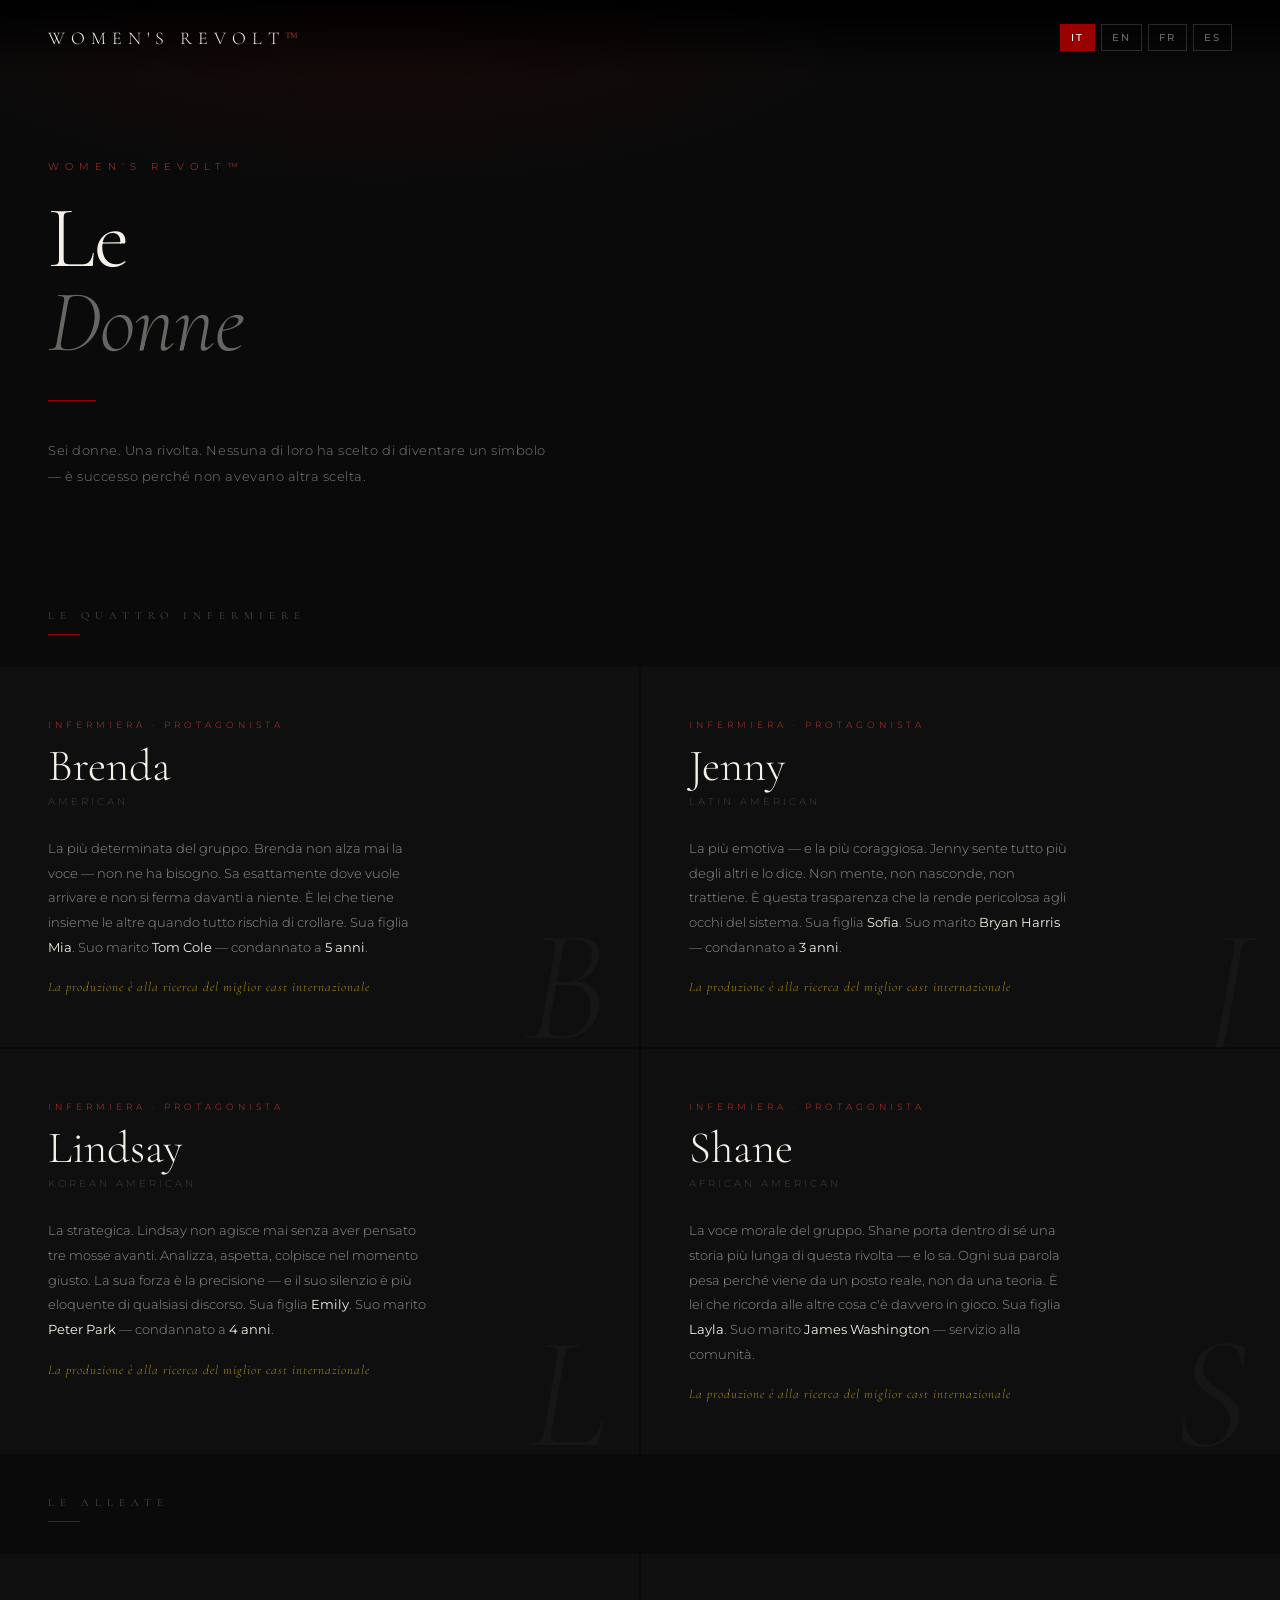
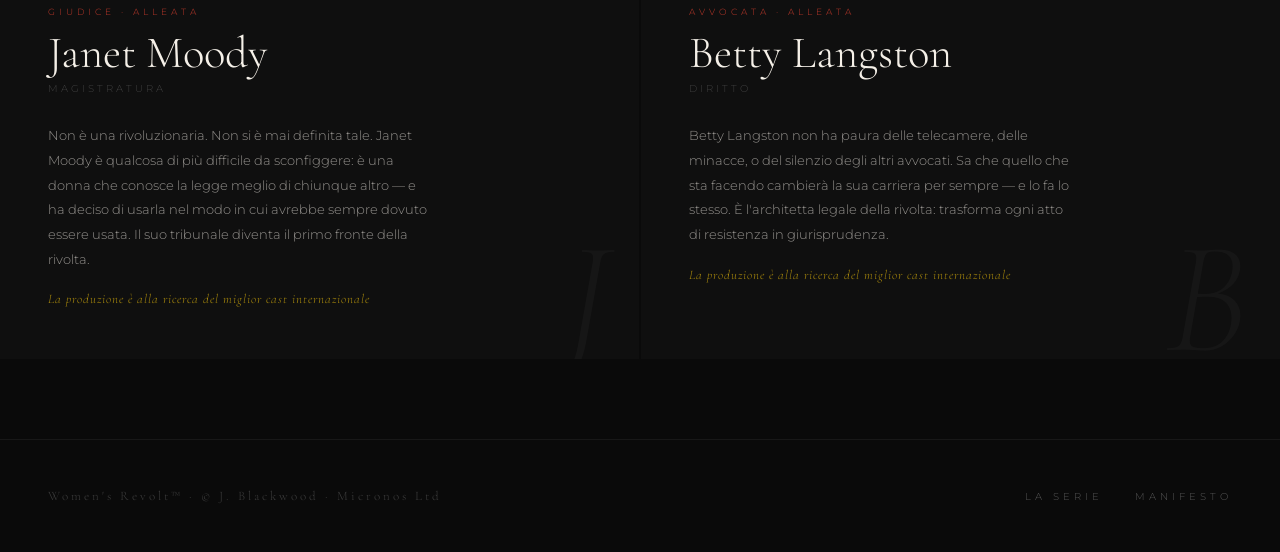
==== characters.html @ 6bd90e1d "Rename html to characters.html" ====
<!DOCTYPE html>
<html lang="it">
<head>
  <meta charset="UTF-8"/>
  <meta name="viewport" content="width=device-width, initial-scale=1.0"/>
  <title>Women's Revolt™ — I Personaggi</title>
  <link href="https://fonts.googleapis.com/css2?family=Cormorant+Garamond:ital,wght@0,300;0,400;0,600;1,300;1,400;1,600&family=Montserrat:wght@300;400;500;600&display=swap" rel="stylesheet"/>
  <style>
    :root {
      --red: #9B0000;
      --red-light: #C0392B;
      --gold: #B8960C;
      --off-white: #F5F0E8;
      --dark: #0A0A0A;
      --card-bg: #0F0F0F;
      --border: rgba(255,255,255,0.07);
    }

    * { margin: 0; padding: 0; box-sizing: border-box; }
    html { scroll-behavior: smooth; }

    body {
      background: var(--dark);
      color: var(--off-white);
      font-family: 'Montserrat', sans-serif;
      font-weight: 300;
      overflow-x: hidden;
    }

    /* ── NAV ── */
    nav {
      position: fixed;
      top: 0; left: 0; right: 0;
      z-index: 100;
      display: flex;
      align-items: center;
      justify-content: space-between;
      padding: 24px 48px;
      background: linear-gradient(to bottom, rgba(0,0,0,0.97) 0%, transparent 100%);
    }
    .nav-logo {
      font-family: 'Cormorant Garamond', serif;
      font-size: 18px;
      font-weight: 300;
      letter-spacing: 6px;
      text-transform: uppercase;
      color: var(--off-white);
      text-decoration: none;
    }
    .nav-logo span { color: var(--red-light); }
    .lang-switcher { display: flex; gap: 6px; }
    .lang-btn {
      background: none;
      border: 1px solid rgba(255,255,255,0.15);
      color: rgba(255,255,255,0.4);
      font-family: 'Montserrat', sans-serif;
      font-size: 10px;
      font-weight: 500;
      letter-spacing: 2px;
      padding: 6px 10px;
      cursor: pointer;
      transition: all 0.3s;
      text-transform: uppercase;
    }
    .lang-btn:hover { border-color: var(--red-light); color: var(--red-light); }
    .lang-btn.active { background: var(--red); border-color: var(--red); color: #fff; }

    /* ── HERO ── */
    .hero {
      padding: 160px 48px 80px;
      position: relative;
    }
    .hero::before {
      content: '';
      position: absolute;
      top: 0; left: 0; right: 0; bottom: 0;
      background: radial-gradient(ellipse 60% 50% at 30% 0%, rgba(155,0,0,0.1) 0%, transparent 70%);
      pointer-events: none;
    }
    .section-label {
      font-size: 10px;
      letter-spacing: 6px;
      text-transform: uppercase;
      color: var(--red-light);
      margin-bottom: 24px;
      display: block;
    }
    .hero-title {
      font-family: 'Cormorant Garamond', serif;
      font-size: clamp(48px, 7vw, 88px);
      font-weight: 300;
      line-height: 0.95;
      letter-spacing: -1px;
    }
    .hero-title em { font-style: italic; color: rgba(245,240,232,0.4); }
    .hero-desc {
      margin-top: 32px;
      max-width: 500px;
      font-size: 13px;
      line-height: 2;
      color: rgba(245,240,232,0.5);
      letter-spacing: 0.04em;
    }
    .divider-line { width: 48px; height: 1px; background: var(--red); margin: 36px 0; }

    /* ── NURSES SECTION ── */
    .section-title {
      padding: 0 48px;
      margin-bottom: 32px;
    }
    .section-title h2 {
      font-family: 'Cormorant Garamond', serif;
      font-size: 11px;
      font-weight: 400;
      letter-spacing: 6px;
      text-transform: uppercase;
      color: rgba(255,255,255,0.25);
    }
    .section-title .red-line {
      width: 32px; height: 1px;
      background: var(--red);
      margin-top: 12px;
    }

    /* ── GRID NURSES (2x2) ── */
    .nurses-grid {
      display: grid;
      grid-template-columns: 1fr 1fr;
      gap: 2px;
      padding: 0 0 2px;
    }

    /* ── GRID ALLIES (2 wide) ── */
    .allies-grid {
      display: grid;
      grid-template-columns: 1fr 1fr;
      gap: 2px;
      margin-bottom: 80px;
    }

    /* ── CHARACTER CARD ── */
    .char-card {
      background: var(--card-bg);
      padding: 52px 48px;
      position: relative;
      overflow: hidden;
      transition: background 0.4s;
      cursor: default;
    }
    .char-card:hover { background: #141414; }

    /* Accent line top */
    .char-card::before {
      content: '';
      position: absolute;
      top: 0; left: 0; right: 0;
      height: 2px;
      background: var(--red);
      transform: scaleX(0);
      transform-origin: left;
      transition: transform 0.5s cubic-bezier(0.77,0,0.175,1);
    }
    .char-card:hover::before { transform: scaleX(1); }

    /* Big initial letter */
    .char-initial {
      position: absolute;
      right: 32px; bottom: -20px;
      font-family: 'Cormorant Garamond', serif;
      font-size: 160px;
      font-weight: 300;
      font-style: italic;
      color: rgba(255,255,255,0.03);
      line-height: 1;
      pointer-events: none;
      transition: color 0.4s;
    }
    .char-card:hover .char-initial { color: rgba(155,0,0,0.07); }

    .char-role {
      font-size: 9px;
      letter-spacing: 4px;
      text-transform: uppercase;
      color: var(--red-light);
      margin-bottom: 14px;
    }
    .char-name {
      font-family: 'Cormorant Garamond', serif;
      font-size: clamp(32px, 3.5vw, 46px);
      font-weight: 300;
      line-height: 1;
      margin-bottom: 6px;
    }
    .char-origin {
      font-size: 10px;
      letter-spacing: 3px;
      text-transform: uppercase;
      color: rgba(255,255,255,0.2);
      margin-bottom: 28px;
    }
    .char-desc {
      font-size: 13px;
      line-height: 1.9;
      color: rgba(245,240,232,0.58);
      max-width: 380px;
      position: relative;
      z-index: 1;
    }
    .char-desc strong { color: var(--off-white); font-weight: 400; }

    .char-tags {
      margin-top: 28px;
      display: flex;
      flex-wrap: wrap;
      gap: 8px;
      position: relative;
      z-index: 1;
    }
    .char-tag {
      font-size: 8px;
      letter-spacing: 2px;
      text-transform: uppercase;
      color: rgba(255,255,255,0.3);
      border: 1px solid rgba(255,255,255,0.1);
      padding: 4px 10px;
    }

    .char-casting {
      margin-top: 20px;
      font-size: 10px;
      letter-spacing: 2px;
      text-transform: uppercase;
      color: rgba(184,150,12,0.6);
      position: relative;
      z-index: 1;
    }
    .char-casting span { color: rgba(184,150,12,0.9); font-style: italic; letter-spacing: 1px; font-family: 'Cormorant Garamond', serif; font-size: 13px; text-transform: none; }

    /* ── BOTTOM BAR ── */
    .bottom-bar {
      border-top: 1px solid rgba(255,255,255,0.06);
      padding: 48px;
      display: flex;
      justify-content: space-between;
      align-items: center;
      flex-wrap: wrap;
      gap: 24px;
    }
    .trademark { font-family: 'Cormorant Garamond', serif; font-size: 13px; color: rgba(255,255,255,0.2); letter-spacing: 3px; }
    .nav-links { display: flex; gap: 32px; }
    .nav-link {
      font-size: 10px; letter-spacing: 4px; text-transform: uppercase;
      color: rgba(255,255,255,0.3); text-decoration: none;
      transition: color 0.3s;
    }
    .nav-link:hover { color: var(--red-light); }
    .nav-link.active-page { color: var(--red-light); }

    /* ── ANIMATIONS ── */
    @keyframes fadeUp {
      from { opacity: 0; transform: translateY(24px); }
      to   { opacity: 1; transform: translateY(0); }
    }
    .char-card { animation: fadeUp 0.8s ease both; }
    .char-card:nth-child(1) { animation-delay: 0.05s; }
    .char-card:nth-child(2) { animation-delay: 0.15s; }
    .char-card:nth-child(3) { animation-delay: 0.25s; }
    .char-card:nth-child(4) { animation-delay: 0.35s; }

    /* ── RESPONSIVE ── */
    @media (max-width: 768px) {
      nav { padding: 20px 24px; }
      .hero { padding: 130px 24px 60px; }
      .section-title { padding: 0 24px; }
      .nurses-grid, .allies-grid { grid-template-columns: 1fr; }
      .char-card { padding: 40px 24px; }
      .char-initial { font-size: 110px; }
      .bottom-bar { padding: 32px 24px; flex-direction: column; align-items: flex-start; }
    }

    /* ── LANG ── */
    [data-lang] { display: none; }
    [data-lang].active { display: block; }
    [data-lang-inline] { display: none; }
    [data-lang-inline].active { display: inline; }
  </style>
</head>
<body>

<nav>
  <a class="nav-logo" href="index.html">Women's Revolt<span>™</span></a>
  <div class="lang-switcher">
    <button class="lang-btn active" onclick="setLang('it')">IT</button>
    <button class="lang-btn" onclick="setLang('en')">EN</button>
    <button class="lang-btn" onclick="setLang('fr')">FR</button>
    <button class="lang-btn" onclick="setLang('es')">ES</button>
  </div>
</nav>

<!-- HERO -->
<section class="hero">
  <span class="section-label">Women's Revolt™</span>
  <h1 class="hero-title">
    <span data-lang="it" class="active">Le<br><em>Donne</em></span>
    <span data-lang="en">The<br><em>Women</em></span>
    <span data-lang="fr">Les<br><em>Femmes</em></span>
    <span data-lang="es">Las<br><em>Mujeres</em></span>
  </h1>
  <div class="divider-line"></div>
  <p class="hero-desc">
    <span data-lang="it" class="active">Sei donne. Una rivolta. Nessuna di loro ha scelto di diventare un simbolo — è successo perché non avevano altra scelta.</span>
    <span data-lang="en">Six women. One revolt. None of them chose to become a symbol — it happened because they had no other choice.</span>
    <span data-lang="fr">Six femmes. Une révolte. Aucune d'elles n'a choisi de devenir un symbole — c'est arrivé parce qu'elles n'avaient pas d'autre choix.</span>
    <span data-lang="es">Seis mujeres. Una revuelta. Ninguna eligió convertirse en símbolo — ocurrió porque no tenían otra opción.</span>
  </p>
</section>

<!-- NURSES LABEL -->
<div class="section-title" style="margin-top: 40px;">
  <h2>
    <span data-lang-inline="it" class="active">Le Quattro Infermiere</span>
    <span data-lang-inline="en">The Four Nurses</span>
    <span data-lang-inline="fr">Les Quatre Infirmières</span>
    <span data-lang-inline="es">Las Cuatro Enfermeras</span>
  </h2>
  <div class="red-line"></div>
</div>

<!-- NURSES GRID -->
<div class="nurses-grid">

  <!-- BRENDA -->
  <div class="char-card">
    <div class="char-initial">B</div>
    <div class="char-role">
      <span data-lang-inline="it" class="active">Infermiera · Protagonista</span>
      <span data-lang-inline="en">Nurse · Protagonist</span>
      <span data-lang-inline="fr">Infirmière · Protagoniste</span>
      <span data-lang-inline="es">Enfermera · Protagonista</span>
    </div>
    <h2 class="char-name">Brenda</h2>
    <div class="char-origin">American</div>
    <p class="char-desc">
      <span data-lang="it" class="active">La più determinata del gruppo. Brenda non alza mai la voce — non ne ha bisogno. Sa esattamente dove vuole arrivare e non si ferma davanti a niente. È lei che tiene insieme le altre quando tutto rischia di crollare. Sua figlia <strong>Mia</strong>. Suo marito <strong>Tom Cole</strong> — condannato a <strong>5 anni</strong>.</span>
      <span data-lang="en">The most determined of the group. Brenda never raises her voice — she doesn't need to. She knows exactly where she's going and nothing stops her. She's the one who holds the others together when everything is about to fall apart. Her daughter <strong>Mia</strong>. Her husband <strong>Tom Cole</strong> — sentenced to <strong>5 years</strong>.</span>
      <span data-lang="fr">La plus déterminée du groupe. Brenda n'élève jamais la voix — elle n'en a pas besoin. Elle sait exactement où elle va et rien ne l'arrête. C'est elle qui maintient les autres ensemble quand tout risque de s'effondrer. Sa fille <strong>Mia</strong>. Son mari <strong>Tom Cole</strong> — condamné à <strong>5 ans</strong>.</span>
      <span data-lang="es">La más decidida del grupo. Brenda nunca levanta la voz — no lo necesita. Sabe exactamente adónde quiere llegar y nada la detiene. Es ella quien mantiene unidas a las demás cuando todo está a punto de derrumbarse. Su hija <strong>Mia</strong>. Su marido <strong>Tom Cole</strong> — condenado a <strong>5 años</strong>.</span>
    </p>
    <div class="char-casting">
      <span data-lang-inline="it" class="active">La produzione è alla ricerca del miglior cast internazionale</span>
      <span data-lang-inline="en">Production is seeking the finest international cast</span>
      <span data-lang-inline="fr">La production recherche les meilleurs acteurs internationaux</span>
      <span data-lang-inline="es">La producción buscará el mejor elenco internacional</span>
    </div>
  </div>

  <!-- JENNY -->
  <div class="char-card">
    <div class="char-initial">J</div>
    <div class="char-role">
      <span data-lang-inline="it" class="active">Infermiera · Protagonista</span>
      <span data-lang-inline="en">Nurse · Protagonist</span>
      <span data-lang-inline="fr">Infirmière · Protagoniste</span>
      <span data-lang-inline="es">Enfermera · Protagonista</span>
    </div>
    <h2 class="char-name">Jenny</h2>
    <div class="char-origin">Latin American</div>
    <p class="char-desc">
      <span data-lang="it" class="active">La più emotiva — e la più coraggiosa. Jenny sente tutto più degli altri e lo dice. Non mente, non nasconde, non trattiene. È questa trasparenza che la rende pericolosa agli occhi del sistema. Sua figlia <strong>Sofia</strong>. Suo marito <strong>Bryan Harris</strong> — condannato a <strong>3 anni</strong>.</span>
      <span data-lang="en">The most emotional — and the most courageous. Jenny feels everything more than the others and she says it. She doesn't lie, doesn't hide, doesn't hold back. It's this transparency that makes her dangerous in the system's eyes. Her daughter <strong>Sofia</strong>. Her husband <strong>Bryan Harris</strong> — sentenced to <strong>3 years</strong>.</span>
      <span data-lang="fr">La plus émotive — et la plus courageuse. Jenny ressent tout plus que les autres et le dit. Elle ne ment pas, ne cache rien, ne se retient pas. C'est cette transparence qui la rend dangereuse aux yeux du système. Sa fille <strong>Sofia</strong>. Son mari <strong>Bryan Harris</strong> — condamné à <strong>3 ans</strong>.</span>
      <span data-lang="es">La más emocional — y la más valiente. Jenny siente todo más que las demás y lo dice. No miente, no esconde, no se contiene. Es esta transparencia la que la hace peligrosa a los ojos del sistema. Su hija <strong>Sofia</strong>. Su marido <strong>Bryan Harris</strong> — condenado a <strong>3 años</strong>.</span>
    </p>
    <div class="char-casting">
      <span data-lang-inline="it" class="active">La produzione è alla ricerca del miglior cast internazionale</span>
      <span data-lang-inline="en">Production is seeking the finest international cast</span>
      <span data-lang-inline="fr">La production recherche les meilleurs acteurs internationaux</span>
      <span data-lang-inline="es">La producción buscará el mejor elenco internacional</span>
    </div>
  </div>

  <!-- LINDSAY -->
  <div class="char-card">
    <div class="char-initial">L</div>
    <div class="char-role">
      <span data-lang-inline="it" class="active">Infermiera · Protagonista</span>
      <span data-lang-inline="en">Nurse · Protagonist</span>
      <span data-lang-inline="fr">Infirmière · Protagoniste</span>
      <span data-lang-inline="es">Enfermera · Protagonista</span>
    </div>
    <h2 class="char-name">Lindsay</h2>
    <div class="char-origin">Korean American</div>
    <p class="char-desc">
      <span data-lang="it" class="active">La strategica. Lindsay non agisce mai senza aver pensato tre mosse avanti. Analizza, aspetta, colpisce nel momento giusto. La sua forza è la precisione — e il suo silenzio è più eloquente di qualsiasi discorso. Sua figlia <strong>Emily</strong>. Suo marito <strong>Peter Park</strong> — condannato a <strong>4 anni</strong>.</span>
      <span data-lang="en">The strategist. Lindsay never acts without thinking three moves ahead. She analyzes, waits, strikes at the right moment. Her strength is precision — and her silence is more eloquent than any speech. Her daughter <strong>Emily</strong>. Her husband <strong>Peter Park</strong> — sentenced to <strong>4 years</strong>.</span>
      <span data-lang="fr">La stratège. Lindsay n'agit jamais sans avoir réfléchi trois coups à l'avance. Elle analyse, attend, frappe au bon moment. Sa force est la précision — et son silence est plus éloquent que n'importe quel discours. Sa fille <strong>Emily</strong>. Son mari <strong>Peter Park</strong> — condamné à <strong>4 ans</strong>.</span>
      <span data-lang="es">La estratega. Lindsay nunca actúa sin haber pensado tres movimientos por adelantado. Analiza, espera, golpea en el momento justo. Su fuerza es la precisión — y su silencio es más elocuente que cualquier discurso. Su hija <strong>Emily</strong>. Su marido <strong>Peter Park</strong> — condenado a <strong>4 años</strong>.</span>
    </p>
    <div class="char-casting">
      <span data-lang-inline="it" class="active">La produzione è alla ricerca del miglior cast internazionale</span>
      <span data-lang-inline="en">Production is seeking the finest international cast</span>
      <span data-lang-inline="fr">La production recherche les meilleurs acteurs internationaux</span>
      <span data-lang-inline="es">La producción buscará el mejor elenco internacional</span>
    </div>
  </div>

  <!-- SHANE -->
  <div class="char-card">
    <div class="char-initial">S</div>
    <div class="char-role">
      <span data-lang-inline="it" class="active">Infermiera · Protagonista</span>
      <span data-lang-inline="en">Nurse · Protagonist</span>
      <span data-lang-inline="fr">Infirmière · Protagoniste</span>
      <span data-lang-inline="es">Enfermera · Protagonista</span>
    </div>
    <h2 class="char-name">Shane</h2>
    <div class="char-origin">African American</div>
    <p class="char-desc">
      <span data-lang="it" class="active">La voce morale del gruppo. Shane porta dentro di sé una storia più lunga di questa rivolta — e lo sa. Ogni sua parola pesa perché viene da un posto reale, non da una teoria. È lei che ricorda alle altre cosa c'è davvero in gioco. Sua figlia <strong>Layla</strong>. Suo marito <strong>James Washington</strong> — servizio alla comunità.</span>
      <span data-lang="en">The moral voice of the group. Shane carries within her a history longer than this revolt — and she knows it. Every word she says carries weight because it comes from a real place, not a theory. She's the one who reminds the others what is truly at stake. Her daughter <strong>Layla</strong>. Her husband <strong>James Washington</strong> — community service.</span>
      <span data-lang="fr">La voix morale du groupe. Shane porte en elle une histoire plus longue que cette révolte — et elle le sait. Chaque mot qu'elle dit a du poids parce qu'il vient d'un endroit réel, pas d'une théorie. C'est elle qui rappelle aux autres ce qui est vraiment en jeu. Sa fille <strong>Layla</strong>. Son mari <strong>James Washington</strong> — service communautaire.</span>
      <span data-lang="es">La voz moral del grupo. Shane lleva dentro una historia más larga que esta revuelta — y lo sabe. Cada palabra suya tiene peso porque viene de un lugar real, no de una teoría. Es ella quien recuerda a las demás lo que está verdaderamente en juego. Su hija <strong>Layla</strong>. Su marido <strong>James Washington</strong> — servicio comunitario.</span>
    </p>
    <div class="char-casting">
      <span data-lang-inline="it" class="active">La produzione è alla ricerca del miglior cast internazionale</span>
      <span data-lang-inline="en">Production is seeking the finest international cast</span>
      <span data-lang-inline="fr">La production recherche les meilleurs acteurs internationaux</span>
      <span data-lang-inline="es">La producción buscará el mejor elenco internacional</span>
    </div>
  </div>

</div>

<!-- ALLIES LABEL -->
<div class="section-title" style="margin-top: 40px;">
  <h2>
    <span data-lang-inline="it" class="active">Le Alleate</span>
    <span data-lang-inline="en">The Allies</span>
    <span data-lang-inline="fr">Les Alliées</span>
    <span data-lang-inline="es">Las Aliadas</span>
  </h2>
  <div class="red-line"></div>
</div>

<!-- ALLIES GRID -->
<div class="allies-grid">

  <!-- JANET MOODY -->
  <div class="char-card">
    <div class="char-initial">J</div>
    <div class="char-role">
      <span data-lang-inline="it" class="active">Giudice · Alleata</span>
      <span data-lang-inline="en">Judge · Ally</span>
      <span data-lang-inline="fr">Juge · Alliée</span>
      <span data-lang-inline="es">Jueza · Aliada</span>
    </div>
    <h2 class="char-name">Janet Moody</h2>
    <div class="char-origin">
      <span data-lang-inline="it" class="active">Magistratura</span>
      <span data-lang-inline="en">Judiciary</span>
      <span data-lang-inline="fr">Magistrature</span>
      <span data-lang-inline="es">Magistratura</span>
    </div>
    <p class="char-desc">
      <span data-lang="it" class="active">Non è una rivoluzionaria. Non si è mai definita tale. Janet Moody è qualcosa di più difficile da sconfiggere: è una donna che conosce la legge meglio di chiunque altro — e ha deciso di usarla nel modo in cui avrebbe sempre dovuto essere usata. Il suo tribunale diventa il primo fronte della rivolta.</span>
      <span data-lang="en">She is not a revolutionary. She has never called herself one. Janet Moody is something harder to defeat: a woman who knows the law better than anyone — and has decided to use it the way it should always have been used. Her courtroom becomes the first front of the revolt.</span>
      <span data-lang="fr">Elle n'est pas une révolutionnaire. Elle ne s'est jamais appelée ainsi. Janet Moody est quelque chose de plus difficile à vaincre : une femme qui connaît la loi mieux que quiconque — et qui a décidé de l'utiliser comme elle aurait toujours dû l'être. Son tribunal devient le premier front de la révolte.</span>
      <span data-lang="es">No es una revolucionaria. Nunca se ha definido como tal. Janet Moody es algo más difícil de vencer: una mujer que conoce la ley mejor que nadie — y ha decidido usarla como siempre debió usarse. Su tribunal se convierte en el primer frente de la revuelta.</span>
    </p>
    <div class="char-casting">
      <span data-lang-inline="it" class="active">La produzione è alla ricerca del miglior cast internazionale</span>
      <span data-lang-inline="en">Production is seeking the finest international cast</span>
      <span data-lang-inline="fr">La production recherche les meilleurs acteurs internationaux</span>
      <span data-lang-inline="es">La producción buscará el mejor elenco internacional</span>
    </div>
  </div>

  <!-- BETTY LANGSTON -->
  <div class="char-card">
    <div class="char-initial">B</div>
    <div class="char-role">
      <span data-lang-inline="it" class="active">Avvocata · Alleata</span>
      <span data-lang-inline="en">Attorney · Ally</span>
      <span data-lang-inline="fr">Avocate · Alliée</span>
      <span data-lang-inline="es">Abogada · Aliada</span>
    </div>
    <h2 class="char-name">Betty Langston</h2>
    <div class="char-origin">
      <span data-lang-inline="it" class="active">Diritto</span>
      <span data-lang-inline="en">Law</span>
      <span data-lang-inline="fr">Droit</span>
      <span data-lang-inline="es">Derecho</span>
    </div>
    <p class="char-desc">
      <span data-lang="it" class="active">Betty Langston non ha paura delle telecamere, delle minacce, o del silenzio degli altri avvocati. Sa che quello che sta facendo cambierà la sua carriera per sempre — e lo fa lo stesso. È l'architetta legale della rivolta: trasforma ogni atto di resistenza in giurisprudenza.</span>
      <span data-lang="en">Betty Langston is not afraid of cameras, threats, or the silence of other lawyers. She knows that what she's doing will change her career forever — and she does it anyway. She is the legal architect of the revolt: she turns every act of resistance into jurisprudence.</span>
      <span data-lang="fr">Betty Langston n'a pas peur des caméras, des menaces, ni du silence des autres avocats. Elle sait que ce qu'elle fait changera sa carrière pour toujours — et elle le fait quand même. Elle est l'architecte juridique de la révolte : elle transforme chaque acte de résistance en jurisprudence.</span>
      <span data-lang="es">Betty Langston no teme a las cámaras, las amenazas ni el silencio de otros abogados. Sabe que lo que está haciendo cambiará su carrera para siempre — y lo hace de todas formas. Es la arquitecta legal de la revuelta: convierte cada acto de resistencia en jurisprudencia.</span>
    </p>
    <div class="char-casting">
      <span data-lang-inline="it" class="active">La produzione è alla ricerca del miglior cast internazionale</span>
      <span data-lang-inline="en">Production is seeking the finest international cast</span>
      <span data-lang-inline="fr">La production recherche les meilleurs acteurs internationaux</span>
      <span data-lang-inline="es">La producción buscará el mejor elenco internacional</span>
    </div>
  </div>

</div>

<!-- BOTTOM BAR -->
<footer class="bottom-bar">
  <span class="trademark">Women's Revolt™ · © J. Blackwood · Micronos Ltd</span>
  <div class="nav-links">
    <a class="nav-link" href="series.html">
      <span data-lang-inline="it" class="active">La Serie</span>
      <span data-lang-inline="en">The Series</span>
      <span data-lang-inline="fr">La Série</span>
      <span data-lang-inline="es">La Serie</span>
    </a>
    <a class="nav-link" href="main.html">
      <span data-lang-inline="it" class="active">Manifesto</span>
      <span data-lang-inline="en">Manifesto</span>
      <span data-lang-inline="fr">Manifeste</span>
      <span data-lang-inline="es">Manifiesto</span>
    </a>
  </div>
</footer>

<script>
  function setLang(lang) {
    document.querySelectorAll('.lang-btn').forEach(btn => btn.classList.remove('active'));
    document.querySelector(`.lang-btn[onclick="setLang('${lang}')"]`).classList.add('active');
    document.querySelectorAll('[data-lang]').forEach(el => {
      el.classList.toggle('active', el.getAttribute('data-lang') === lang);
    });
    document.querySelectorAll('[data-lang-inline]').forEach(el => {
      el.classList.toggle('active', el.getAttribute('data-lang-inline') === lang);
    });
    document.documentElement.lang = lang;
  }
</script>
</body>
</html>
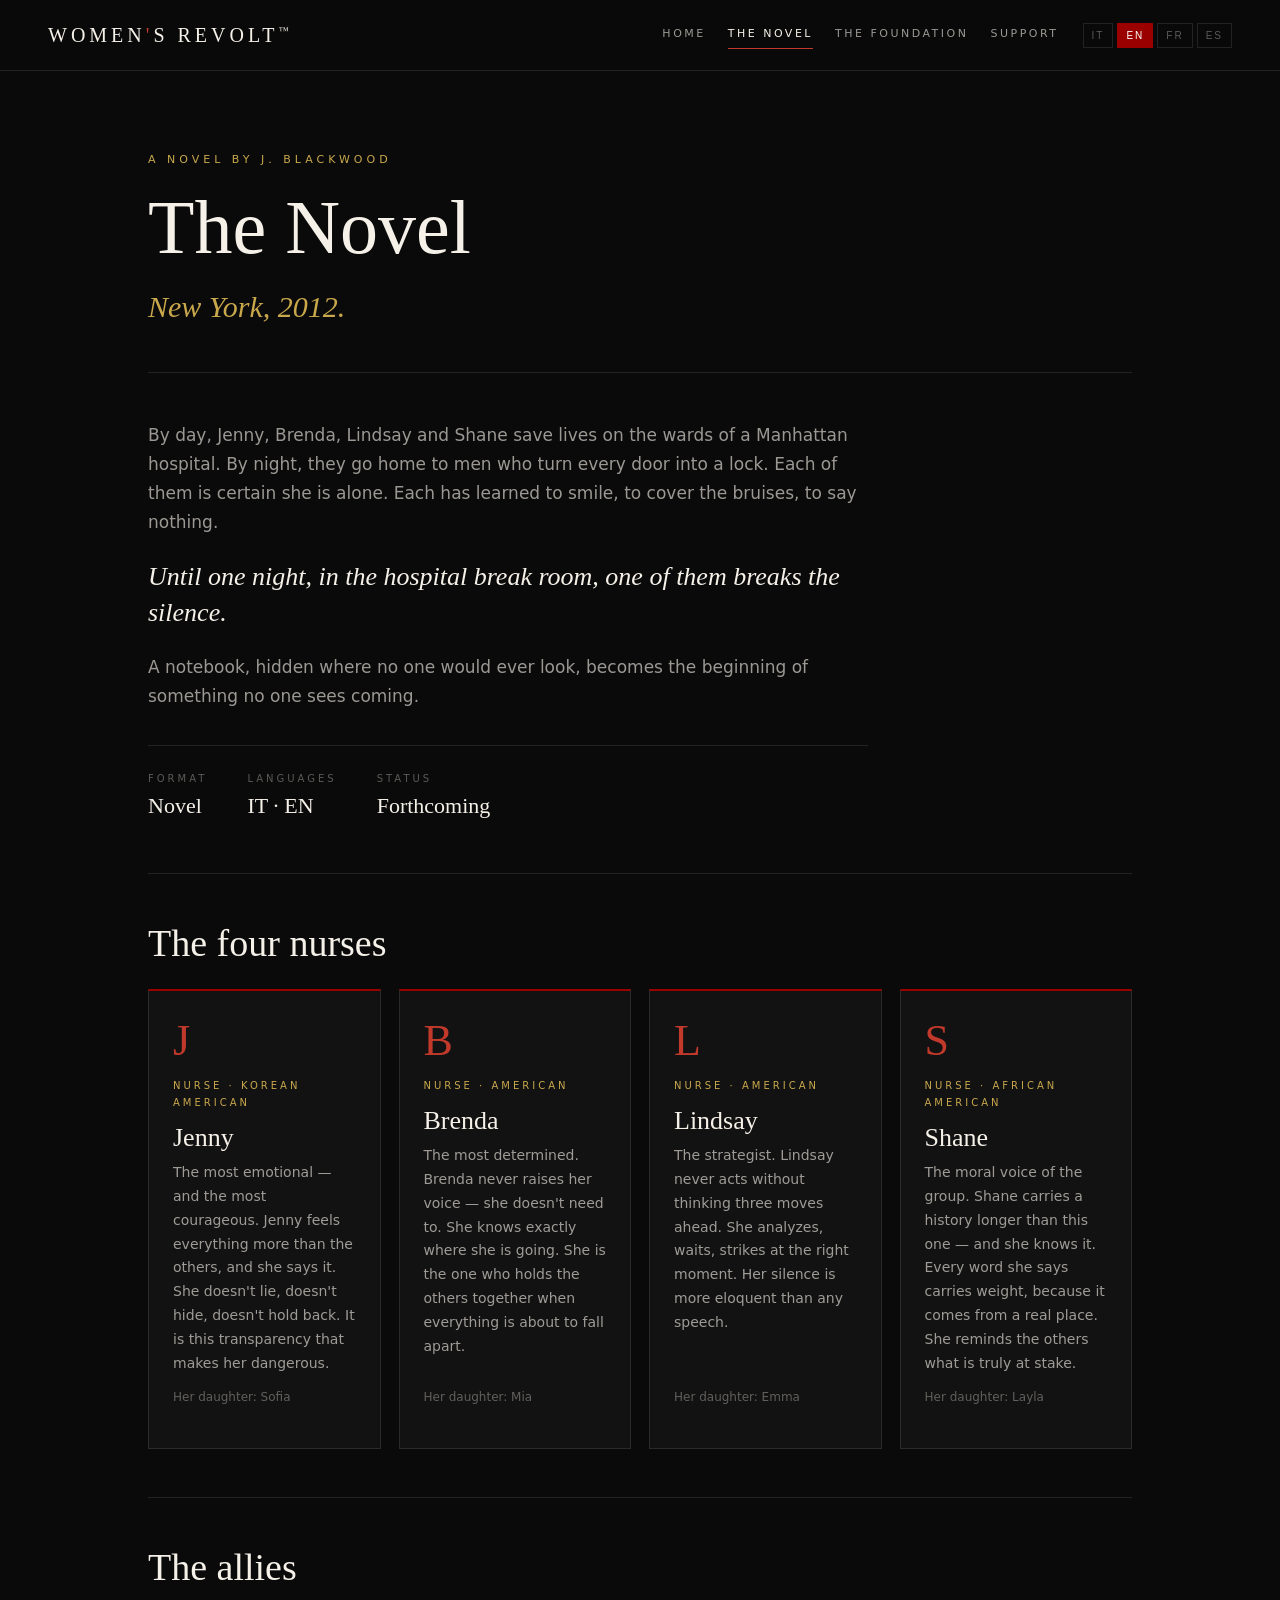
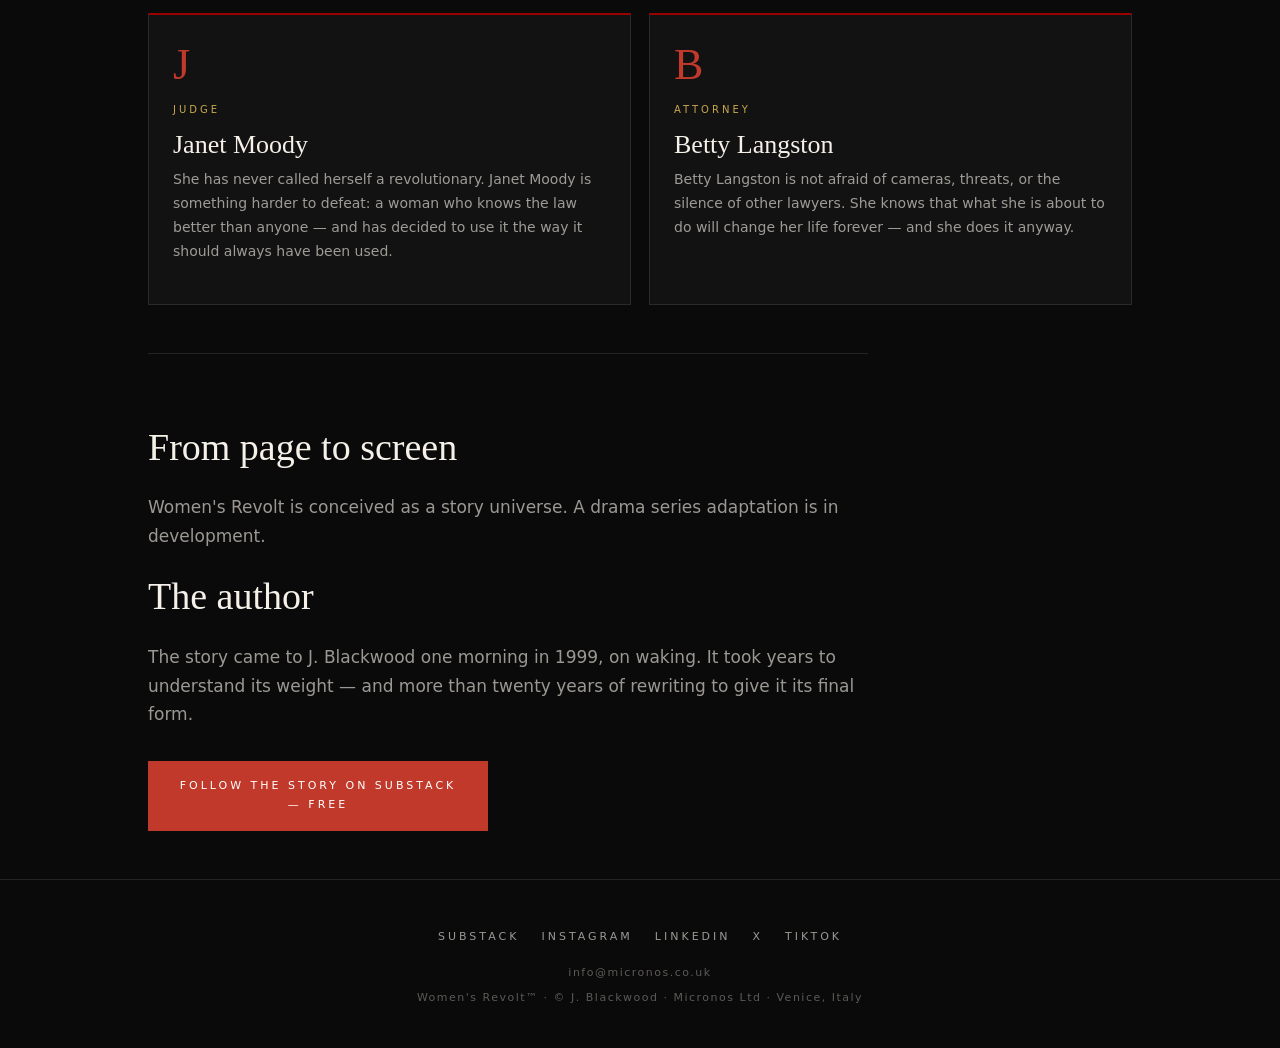
==== commit 1b86cd18: "Rebuild site to match current Women's Revolt canon - Standalone novel set in New York, 2012; four nu" ====
--- a/characters.html
+++ b/characters.html
@@ -1,543 +1 @@
-<!DOCTYPE html>
-<html lang="it">
-<head>
-  <meta charset="UTF-8"/>
-  <meta name="viewport" content="width=device-width, initial-scale=1.0"/>
-  <title>Women's Revolt™ — I Personaggi</title>
-  <link href="https://fonts.googleapis.com/css2?family=Cormorant+Garamond:ital,wght@0,300;0,400;0,600;1,300;1,400;1,600&family=Montserrat:wght@300;400;500;600&display=swap" rel="stylesheet"/>
-  <style>
-    :root {
-      --red: #9B0000;
-      --red-light: #C0392B;
-      --gold: #B8960C;
-      --off-white: #F5F0E8;
-      --dark: #0A0A0A;
-      --card-bg: #0F0F0F;
-      --border: rgba(255,255,255,0.07);
-    }
-
-    * { margin: 0; padding: 0; box-sizing: border-box; }
-    html { scroll-behavior: smooth; }
-
-    body {
-      background: var(--dark);
-      color: var(--off-white);
-      font-family: 'Montserrat', sans-serif;
-      font-weight: 300;
-      overflow-x: hidden;
-    }
-
-    /* ── NAV ── */
-    nav {
-      position: fixed;
-      top: 0; left: 0; right: 0;
-      z-index: 100;
-      display: flex;
-      align-items: center;
-      justify-content: space-between;
-      padding: 24px 48px;
-      background: linear-gradient(to bottom, rgba(0,0,0,0.97) 0%, transparent 100%);
-    }
-    .nav-logo {
-      font-family: 'Cormorant Garamond', serif;
-      font-size: 18px;
-      font-weight: 300;
-      letter-spacing: 6px;
-      text-transform: uppercase;
-      color: var(--off-white);
-      text-decoration: none;
-    }
-    .nav-logo span { color: var(--red-light); }
-    .lang-switcher { display: flex; gap: 6px; }
-    .lang-btn {
-      background: none;
-      border: 1px solid rgba(255,255,255,0.15);
-      color: rgba(255,255,255,0.4);
-      font-family: 'Montserrat', sans-serif;
-      font-size: 10px;
-      font-weight: 500;
-      letter-spacing: 2px;
-      padding: 6px 10px;
-      cursor: pointer;
-      transition: all 0.3s;
-      text-transform: uppercase;
-    }
-    .lang-btn:hover { border-color: var(--red-light); color: var(--red-light); }
-    .lang-btn.active { background: var(--red); border-color: var(--red); color: #fff; }
-
-    /* ── HERO ── */
-    .hero {
-      padding: 160px 48px 80px;
-      position: relative;
-    }
-    .hero::before {
-      content: '';
-      position: absolute;
-      top: 0; left: 0; right: 0; bottom: 0;
-      background: radial-gradient(ellipse 60% 50% at 30% 0%, rgba(155,0,0,0.1) 0%, transparent 70%);
-      pointer-events: none;
-    }
-    .section-label {
-      font-size: 10px;
-      letter-spacing: 6px;
-      text-transform: uppercase;
-      color: var(--red-light);
-      margin-bottom: 24px;
-      display: block;
-    }
-    .hero-title {
-      font-family: 'Cormorant Garamond', serif;
-      font-size: clamp(48px, 7vw, 88px);
-      font-weight: 300;
-      line-height: 0.95;
-      letter-spacing: -1px;
-    }
-    .hero-title em { font-style: italic; color: rgba(245,240,232,0.4); }
-    .hero-desc {
-      margin-top: 32px;
-      max-width: 500px;
-      font-size: 13px;
-      line-height: 2;
-      color: rgba(245,240,232,0.5);
-      letter-spacing: 0.04em;
-    }
-    .divider-line { width: 48px; height: 1px; background: var(--red); margin: 36px 0; }
-
-    /* ── NURSES SECTION ── */
-    .section-title {
-      padding: 0 48px;
-      margin-bottom: 32px;
-    }
-    .section-title h2 {
-      font-family: 'Cormorant Garamond', serif;
-      font-size: 11px;
-      font-weight: 400;
-      letter-spacing: 6px;
-      text-transform: uppercase;
-      color: rgba(255,255,255,0.25);
-    }
-    .section-title .red-line {
-      width: 32px; height: 1px;
-      background: var(--red);
-      margin-top: 12px;
-    }
-
-    /* ── GRID NURSES (2x2) ── */
-    .nurses-grid {
-      display: grid;
-      grid-template-columns: 1fr 1fr;
-      gap: 2px;
-      padding: 0 0 2px;
-    }
-
-    /* ── GRID ALLIES (2 wide) ── */
-    .allies-grid {
-      display: grid;
-      grid-template-columns: 1fr 1fr;
-      gap: 2px;
-      margin-bottom: 80px;
-    }
-
-    /* ── CHARACTER CARD ── */
-    .char-card {
-      background: var(--card-bg);
-      padding: 52px 48px;
-      position: relative;
-      overflow: hidden;
-      transition: background 0.4s;
-      cursor: default;
-    }
-    .char-card:hover { background: #141414; }
-
-    /* Accent line top */
-    .char-card::before {
-      content: '';
-      position: absolute;
-      top: 0; left: 0; right: 0;
-      height: 2px;
-      background: var(--red);
-      transform: scaleX(0);
-      transform-origin: left;
-      transition: transform 0.5s cubic-bezier(0.77,0,0.175,1);
-    }
-    .char-card:hover::before { transform: scaleX(1); }
-
-    /* Big initial letter */
-    .char-initial {
-      position: absolute;
-      right: 32px; bottom: -20px;
-      font-family: 'Cormorant Garamond', serif;
-      font-size: 160px;
-      font-weight: 300;
-      font-style: italic;
-      color: rgba(255,255,255,0.03);
-      line-height: 1;
-      pointer-events: none;
-      transition: color 0.4s;
-    }
-    .char-card:hover .char-initial { color: rgba(155,0,0,0.07); }
-
-    .char-role {
-      font-size: 9px;
-      letter-spacing: 4px;
-      text-transform: uppercase;
-      color: var(--red-light);
-      margin-bottom: 14px;
-    }
-    .char-name {
-      font-family: 'Cormorant Garamond', serif;
-      font-size: clamp(32px, 3.5vw, 46px);
-      font-weight: 300;
-      line-height: 1;
-      margin-bottom: 6px;
-    }
-    .char-origin {
-      font-size: 10px;
-      letter-spacing: 3px;
-      text-transform: uppercase;
-      color: rgba(255,255,255,0.2);
-      margin-bottom: 28px;
-    }
-    .char-desc {
-      font-size: 13px;
-      line-height: 1.9;
-      color: rgba(245,240,232,0.58);
-      max-width: 380px;
-      position: relative;
-      z-index: 1;
-    }
-    .char-desc strong { color: var(--off-white); font-weight: 400; }
-
-    .char-tags {
-      margin-top: 28px;
-      display: flex;
-      flex-wrap: wrap;
-      gap: 8px;
-      position: relative;
-      z-index: 1;
-    }
-    .char-tag {
-      font-size: 8px;
-      letter-spacing: 2px;
-      text-transform: uppercase;
-      color: rgba(255,255,255,0.3);
-      border: 1px solid rgba(255,255,255,0.1);
-      padding: 4px 10px;
-    }
-
-    .char-casting {
-      margin-top: 20px;
-      font-size: 10px;
-      letter-spacing: 2px;
-      text-transform: uppercase;
-      color: rgba(184,150,12,0.6);
-      position: relative;
-      z-index: 1;
-    }
-    .char-casting span { color: rgba(184,150,12,0.9); font-style: italic; letter-spacing: 1px; font-family: 'Cormorant Garamond', serif; font-size: 13px; text-transform: none; }
-
-    /* ── BOTTOM BAR ── */
-    .bottom-bar {
-      border-top: 1px solid rgba(255,255,255,0.06);
-      padding: 48px;
-      display: flex;
-      justify-content: space-between;
-      align-items: center;
-      flex-wrap: wrap;
-      gap: 24px;
-    }
-    .trademark { font-family: 'Cormorant Garamond', serif; font-size: 13px; color: rgba(255,255,255,0.2); letter-spacing: 3px; }
-    .nav-links { display: flex; gap: 32px; }
-    .nav-link {
-      font-size: 10px; letter-spacing: 4px; text-transform: uppercase;
-      color: rgba(255,255,255,0.3); text-decoration: none;
-      transition: color 0.3s;
-    }
-    .nav-link:hover { color: var(--red-light); }
-    .nav-link.active-page { color: var(--red-light); }
-
-    /* ── ANIMATIONS ── */
-    @keyframes fadeUp {
-      from { opacity: 0; transform: translateY(24px); }
-      to   { opacity: 1; transform: translateY(0); }
-    }
-    .char-card { animation: fadeUp 0.8s ease both; }
-    .char-card:nth-child(1) { animation-delay: 0.05s; }
-    .char-card:nth-child(2) { animation-delay: 0.15s; }
-    .char-card:nth-child(3) { animation-delay: 0.25s; }
-    .char-card:nth-child(4) { animation-delay: 0.35s; }
-
-    /* ── RESPONSIVE ── */
-    @media (max-width: 768px) {
-      nav { padding: 20px 24px; }
-      .hero { padding: 130px 24px 60px; }
-      .section-title { padding: 0 24px; }
-      .nurses-grid, .allies-grid { grid-template-columns: 1fr; }
-      .char-card { padding: 40px 24px; }
-      .char-initial { font-size: 110px; }
-      .bottom-bar { padding: 32px 24px; flex-direction: column; align-items: flex-start; }
-    }
-
-    /* ── LANG ── */
-    [data-lang] { display: none; }
-    [data-lang].active { display: block; }
-    [data-lang-inline] { display: none; }
-    [data-lang-inline].active { display: inline; }
-  </style>
-</head>
-<body>
-
-<nav>
-  <a class="nav-logo" href="index.html">Women's Revolt<span>™</span></a>
-  <div class="lang-switcher">
-    <button class="lang-btn active" onclick="setLang('it')">IT</button>
-    <button class="lang-btn" onclick="setLang('en')">EN</button>
-    <button class="lang-btn" onclick="setLang('fr')">FR</button>
-    <button class="lang-btn" onclick="setLang('es')">ES</button>
-  </div>
-</nav>
-
-<!-- HERO -->
-<section class="hero">
-  <span class="section-label">Women's Revolt™</span>
-  <h1 class="hero-title">
-    <span data-lang="it" class="active">Le<br><em>Donne</em></span>
-    <span data-lang="en">The<br><em>Women</em></span>
-    <span data-lang="fr">Les<br><em>Femmes</em></span>
-    <span data-lang="es">Las<br><em>Mujeres</em></span>
-  </h1>
-  <div class="divider-line"></div>
-  <p class="hero-desc">
-    <span data-lang="it" class="active">Sei donne. Una rivolta. Nessuna di loro ha scelto di diventare un simbolo — è successo perché non avevano altra scelta.</span>
-    <span data-lang="en">Six women. One revolt. None of them chose to become a symbol — it happened because they had no other choice.</span>
-    <span data-lang="fr">Six femmes. Une révolte. Aucune d'elles n'a choisi de devenir un symbole — c'est arrivé parce qu'elles n'avaient pas d'autre choix.</span>
-    <span data-lang="es">Seis mujeres. Una revuelta. Ninguna eligió convertirse en símbolo — ocurrió porque no tenían otra opción.</span>
-  </p>
-</section>
-
-<!-- NURSES LABEL -->
-<div class="section-title" style="margin-top: 40px;">
-  <h2>
-    <span data-lang-inline="it" class="active">Le Quattro Infermiere</span>
-    <span data-lang-inline="en">The Four Nurses</span>
-    <span data-lang-inline="fr">Les Quatre Infirmières</span>
-    <span data-lang-inline="es">Las Cuatro Enfermeras</span>
-  </h2>
-  <div class="red-line"></div>
-</div>
-
-<!-- NURSES GRID -->
-<div class="nurses-grid">
-
-  <!-- BRENDA -->
-  <div class="char-card">
-    <div class="char-initial">B</div>
-    <div class="char-role">
-      <span data-lang-inline="it" class="active">Infermiera · Protagonista</span>
-      <span data-lang-inline="en">Nurse · Protagonist</span>
-      <span data-lang-inline="fr">Infirmière · Protagoniste</span>
-      <span data-lang-inline="es">Enfermera · Protagonista</span>
-    </div>
-    <h2 class="char-name">Brenda</h2>
-    <div class="char-origin">American</div>
-    <p class="char-desc">
-      <span data-lang="it" class="active">La più determinata del gruppo. Brenda non alza mai la voce — non ne ha bisogno. Sa esattamente dove vuole arrivare e non si ferma davanti a niente. È lei che tiene insieme le altre quando tutto rischia di crollare. Sua figlia <strong>Mia</strong>. Suo marito <strong>Tom Cole</strong> — condannato a <strong>5 anni</strong>.</span>
-      <span data-lang="en">The most determined of the group. Brenda never raises her voice — she doesn't need to. She knows exactly where she's going and nothing stops her. She's the one who holds the others together when everything is about to fall apart. Her daughter <strong>Mia</strong>. Her husband <strong>Tom Cole</strong> — sentenced to <strong>5 years</strong>.</span>
-      <span data-lang="fr">La plus déterminée du groupe. Brenda n'élève jamais la voix — elle n'en a pas besoin. Elle sait exactement où elle va et rien ne l'arrête. C'est elle qui maintient les autres ensemble quand tout risque de s'effondrer. Sa fille <strong>Mia</strong>. Son mari <strong>Tom Cole</strong> — condamné à <strong>5 ans</strong>.</span>
-      <span data-lang="es">La más decidida del grupo. Brenda nunca levanta la voz — no lo necesita. Sabe exactamente adónde quiere llegar y nada la detiene. Es ella quien mantiene unidas a las demás cuando todo está a punto de derrumbarse. Su hija <strong>Mia</strong>. Su marido <strong>Tom Cole</strong> — condenado a <strong>5 años</strong>.</span>
-    </p>
-    <div class="char-casting">
-      <span data-lang-inline="it" class="active">La produzione è alla ricerca del miglior cast internazionale</span>
-      <span data-lang-inline="en">Production is seeking the finest international cast</span>
-      <span data-lang-inline="fr">La production recherche les meilleurs acteurs internationaux</span>
-      <span data-lang-inline="es">La producción buscará el mejor elenco internacional</span>
-    </div>
-  </div>
-
-  <!-- JENNY -->
-  <div class="char-card">
-    <div class="char-initial">J</div>
-    <div class="char-role">
-      <span data-lang-inline="it" class="active">Infermiera · Protagonista</span>
-      <span data-lang-inline="en">Nurse · Protagonist</span>
-      <span data-lang-inline="fr">Infirmière · Protagoniste</span>
-      <span data-lang-inline="es">Enfermera · Protagonista</span>
-    </div>
-    <h2 class="char-name">Jenny</h2>
-    <div class="char-origin">Latin American</div>
-    <p class="char-desc">
-      <span data-lang="it" class="active">La più emotiva — e la più coraggiosa. Jenny sente tutto più degli altri e lo dice. Non mente, non nasconde, non trattiene. È questa trasparenza che la rende pericolosa agli occhi del sistema. Sua figlia <strong>Sofia</strong>. Suo marito <strong>Bryan Harris</strong> — condannato a <strong>3 anni</strong>.</span>
-      <span data-lang="en">The most emotional — and the most courageous. Jenny feels everything more than the others and she says it. She doesn't lie, doesn't hide, doesn't hold back. It's this transparency that makes her dangerous in the system's eyes. Her daughter <strong>Sofia</strong>. Her husband <strong>Bryan Harris</strong> — sentenced to <strong>3 years</strong>.</span>
-      <span data-lang="fr">La plus émotive — et la plus courageuse. Jenny ressent tout plus que les autres et le dit. Elle ne ment pas, ne cache rien, ne se retient pas. C'est cette transparence qui la rend dangereuse aux yeux du système. Sa fille <strong>Sofia</strong>. Son mari <strong>Bryan Harris</strong> — condamné à <strong>3 ans</strong>.</span>
-      <span data-lang="es">La más emocional — y la más valiente. Jenny siente todo más que las demás y lo dice. No miente, no esconde, no se contiene. Es esta transparencia la que la hace peligrosa a los ojos del sistema. Su hija <strong>Sofia</strong>. Su marido <strong>Bryan Harris</strong> — condenado a <strong>3 años</strong>.</span>
-    </p>
-    <div class="char-casting">
-      <span data-lang-inline="it" class="active">La produzione è alla ricerca del miglior cast internazionale</span>
-      <span data-lang-inline="en">Production is seeking the finest international cast</span>
-      <span data-lang-inline="fr">La production recherche les meilleurs acteurs internationaux</span>
-      <span data-lang-inline="es">La producción buscará el mejor elenco internacional</span>
-    </div>
-  </div>
-
-  <!-- LINDSAY -->
-  <div class="char-card">
-    <div class="char-initial">L</div>
-    <div class="char-role">
-      <span data-lang-inline="it" class="active">Infermiera · Protagonista</span>
-      <span data-lang-inline="en">Nurse · Protagonist</span>
-      <span data-lang-inline="fr">Infirmière · Protagoniste</span>
-      <span data-lang-inline="es">Enfermera · Protagonista</span>
-    </div>
-    <h2 class="char-name">Lindsay</h2>
-    <div class="char-origin">Korean American</div>
-    <p class="char-desc">
-      <span data-lang="it" class="active">La strategica. Lindsay non agisce mai senza aver pensato tre mosse avanti. Analizza, aspetta, colpisce nel momento giusto. La sua forza è la precisione — e il suo silenzio è più eloquente di qualsiasi discorso. Sua figlia <strong>Emily</strong>. Suo marito <strong>Peter Park</strong> — condannato a <strong>4 anni</strong>.</span>
-      <span data-lang="en">The strategist. Lindsay never acts without thinking three moves ahead. She analyzes, waits, strikes at the right moment. Her strength is precision — and her silence is more eloquent than any speech. Her daughter <strong>Emily</strong>. Her husband <strong>Peter Park</strong> — sentenced to <strong>4 years</strong>.</span>
-      <span data-lang="fr">La stratège. Lindsay n'agit jamais sans avoir réfléchi trois coups à l'avance. Elle analyse, attend, frappe au bon moment. Sa force est la précision — et son silence est plus éloquent que n'importe quel discours. Sa fille <strong>Emily</strong>. Son mari <strong>Peter Park</strong> — condamné à <strong>4 ans</strong>.</span>
-      <span data-lang="es">La estratega. Lindsay nunca actúa sin haber pensado tres movimientos por adelantado. Analiza, espera, golpea en el momento justo. Su fuerza es la precisión — y su silencio es más elocuente que cualquier discurso. Su hija <strong>Emily</strong>. Su marido <strong>Peter Park</strong> — condenado a <strong>4 años</strong>.</span>
-    </p>
-    <div class="char-casting">
-      <span data-lang-inline="it" class="active">La produzione è alla ricerca del miglior cast internazionale</span>
-      <span data-lang-inline="en">Production is seeking the finest international cast</span>
-      <span data-lang-inline="fr">La production recherche les meilleurs acteurs internationaux</span>
-      <span data-lang-inline="es">La producción buscará el mejor elenco internacional</span>
-    </div>
-  </div>
-
-  <!-- SHANE -->
-  <div class="char-card">
-    <div class="char-initial">S</div>
-    <div class="char-role">
-      <span data-lang-inline="it" class="active">Infermiera · Protagonista</span>
-      <span data-lang-inline="en">Nurse · Protagonist</span>
-      <span data-lang-inline="fr">Infirmière · Protagoniste</span>
-      <span data-lang-inline="es">Enfermera · Protagonista</span>
-    </div>
-    <h2 class="char-name">Shane</h2>
-    <div class="char-origin">African American</div>
-    <p class="char-desc">
-      <span data-lang="it" class="active">La voce morale del gruppo. Shane porta dentro di sé una storia più lunga di questa rivolta — e lo sa. Ogni sua parola pesa perché viene da un posto reale, non da una teoria. È lei che ricorda alle altre cosa c'è davvero in gioco. Sua figlia <strong>Layla</strong>. Suo marito <strong>James Washington</strong> — servizio alla comunità.</span>
-      <span data-lang="en">The moral voice of the group. Shane carries within her a history longer than this revolt — and she knows it. Every word she says carries weight because it comes from a real place, not a theory. She's the one who reminds the others what is truly at stake. Her daughter <strong>Layla</strong>. Her husband <strong>James Washington</strong> — community service.</span>
-      <span data-lang="fr">La voix morale du groupe. Shane porte en elle une histoire plus longue que cette révolte — et elle le sait. Chaque mot qu'elle dit a du poids parce qu'il vient d'un endroit réel, pas d'une théorie. C'est elle qui rappelle aux autres ce qui est vraiment en jeu. Sa fille <strong>Layla</strong>. Son mari <strong>James Washington</strong> — service communautaire.</span>
-      <span data-lang="es">La voz moral del grupo. Shane lleva dentro una historia más larga que esta revuelta — y lo sabe. Cada palabra suya tiene peso porque viene de un lugar real, no de una teoría. Es ella quien recuerda a las demás lo que está verdaderamente en juego. Su hija <strong>Layla</strong>. Su marido <strong>James Washington</strong> — servicio comunitario.</span>
-    </p>
-    <div class="char-casting">
-      <span data-lang-inline="it" class="active">La produzione è alla ricerca del miglior cast internazionale</span>
-      <span data-lang-inline="en">Production is seeking the finest international cast</span>
-      <span data-lang-inline="fr">La production recherche les meilleurs acteurs internationaux</span>
-      <span data-lang-inline="es">La producción buscará el mejor elenco internacional</span>
-    </div>
-  </div>
-
-</div>
-
-<!-- ALLIES LABEL -->
-<div class="section-title" style="margin-top: 40px;">
-  <h2>
-    <span data-lang-inline="it" class="active">Le Alleate</span>
-    <span data-lang-inline="en">The Allies</span>
-    <span data-lang-inline="fr">Les Alliées</span>
-    <span data-lang-inline="es">Las Aliadas</span>
-  </h2>
-  <div class="red-line"></div>
-</div>
-
-<!-- ALLIES GRID -->
-<div class="allies-grid">
-
-  <!-- JANET MOODY -->
-  <div class="char-card">
-    <div class="char-initial">J</div>
-    <div class="char-role">
-      <span data-lang-inline="it" class="active">Giudice · Alleata</span>
-      <span data-lang-inline="en">Judge · Ally</span>
-      <span data-lang-inline="fr">Juge · Alliée</span>
-      <span data-lang-inline="es">Jueza · Aliada</span>
-    </div>
-    <h2 class="char-name">Janet Moody</h2>
-    <div class="char-origin">
-      <span data-lang-inline="it" class="active">Magistratura</span>
-      <span data-lang-inline="en">Judiciary</span>
-      <span data-lang-inline="fr">Magistrature</span>
-      <span data-lang-inline="es">Magistratura</span>
-    </div>
-    <p class="char-desc">
-      <span data-lang="it" class="active">Non è una rivoluzionaria. Non si è mai definita tale. Janet Moody è qualcosa di più difficile da sconfiggere: è una donna che conosce la legge meglio di chiunque altro — e ha deciso di usarla nel modo in cui avrebbe sempre dovuto essere usata. Il suo tribunale diventa il primo fronte della rivolta.</span>
-      <span data-lang="en">She is not a revolutionary. She has never called herself one. Janet Moody is something harder to defeat: a woman who knows the law better than anyone — and has decided to use it the way it should always have been used. Her courtroom becomes the first front of the revolt.</span>
-      <span data-lang="fr">Elle n'est pas une révolutionnaire. Elle ne s'est jamais appelée ainsi. Janet Moody est quelque chose de plus difficile à vaincre : une femme qui connaît la loi mieux que quiconque — et qui a décidé de l'utiliser comme elle aurait toujours dû l'être. Son tribunal devient le premier front de la révolte.</span>
-      <span data-lang="es">No es una revolucionaria. Nunca se ha definido como tal. Janet Moody es algo más difícil de vencer: una mujer que conoce la ley mejor que nadie — y ha decidido usarla como siempre debió usarse. Su tribunal se convierte en el primer frente de la revuelta.</span>
-    </p>
-    <div class="char-casting">
-      <span data-lang-inline="it" class="active">La produzione è alla ricerca del miglior cast internazionale</span>
-      <span data-lang-inline="en">Production is seeking the finest international cast</span>
-      <span data-lang-inline="fr">La production recherche les meilleurs acteurs internationaux</span>
-      <span data-lang-inline="es">La producción buscará el mejor elenco internacional</span>
-    </div>
-  </div>
-
-  <!-- BETTY LANGSTON -->
-  <div class="char-card">
-    <div class="char-initial">B</div>
-    <div class="char-role">
-      <span data-lang-inline="it" class="active">Avvocata · Alleata</span>
-      <span data-lang-inline="en">Attorney · Ally</span>
-      <span data-lang-inline="fr">Avocate · Alliée</span>
-      <span data-lang-inline="es">Abogada · Aliada</span>
-    </div>
-    <h2 class="char-name">Betty Langston</h2>
-    <div class="char-origin">
-      <span data-lang-inline="it" class="active">Diritto</span>
-      <span data-lang-inline="en">Law</span>
-      <span data-lang-inline="fr">Droit</span>
-      <span data-lang-inline="es">Derecho</span>
-    </div>
-    <p class="char-desc">
-      <span data-lang="it" class="active">Betty Langston non ha paura delle telecamere, delle minacce, o del silenzio degli altri avvocati. Sa che quello che sta facendo cambierà la sua carriera per sempre — e lo fa lo stesso. È l'architetta legale della rivolta: trasforma ogni atto di resistenza in giurisprudenza.</span>
-      <span data-lang="en">Betty Langston is not afraid of cameras, threats, or the silence of other lawyers. She knows that what she's doing will change her career forever — and she does it anyway. She is the legal architect of the revolt: she turns every act of resistance into jurisprudence.</span>
-      <span data-lang="fr">Betty Langston n'a pas peur des caméras, des menaces, ni du silence des autres avocats. Elle sait que ce qu'elle fait changera sa carrière pour toujours — et elle le fait quand même. Elle est l'architecte juridique de la révolte : elle transforme chaque acte de résistance en jurisprudence.</span>
-      <span data-lang="es">Betty Langston no teme a las cámaras, las amenazas ni el silencio de otros abogados. Sabe que lo que está haciendo cambiará su carrera para siempre — y lo hace de todas formas. Es la arquitecta legal de la revuelta: convierte cada acto de resistencia en jurisprudencia.</span>
-    </p>
-    <div class="char-casting">
-      <span data-lang-inline="it" class="active">La produzione è alla ricerca del miglior cast internazionale</span>
-      <span data-lang-inline="en">Production is seeking the finest international cast</span>
-      <span data-lang-inline="fr">La production recherche les meilleurs acteurs internationaux</span>
-      <span data-lang-inline="es">La producción buscará el mejor elenco internacional</span>
-    </div>
-  </div>
-
-</div>
-
-<!-- BOTTOM BAR -->
-<footer class="bottom-bar">
-  <span class="trademark">Women's Revolt™ · © J. Blackwood · Micronos Ltd</span>
-  <div class="nav-links">
-    <a class="nav-link" href="series.html">
-      <span data-lang-inline="it" class="active">La Serie</span>
-      <span data-lang-inline="en">The Series</span>
-      <span data-lang-inline="fr">La Série</span>
-      <span data-lang-inline="es">La Serie</span>
-    </a>
-    <a class="nav-link" href="main.html">
-      <span data-lang-inline="it" class="active">Manifesto</span>
-      <span data-lang-inline="en">Manifesto</span>
-      <span data-lang-inline="fr">Manifeste</span>
-      <span data-lang-inline="es">Manifiesto</span>
-    </a>
-  </div>
-</footer>
-
-<script>
-  function setLang(lang) {
-    document.querySelectorAll('.lang-btn').forEach(btn => btn.classList.remove('active'));
-    document.querySelector(`.lang-btn[onclick="setLang('${lang}')"]`).classList.add('active');
-    document.querySelectorAll('[data-lang]').forEach(el => {
-      el.classList.toggle('active', el.getAttribute('data-lang') === lang);
-    });
-    document.querySelectorAll('[data-lang-inline]').forEach(el => {
-      el.classList.toggle('active', el.getAttribute('data-lang-inline') === lang);
-    });
-    document.documentElement.lang = lang;
-  }
-</script>
-</body>
-</html>
+<!DOCTYPE html><html><head><meta charset="UTF-8"><meta http-equiv="refresh" content="0; url=novel.html"><link rel="canonical" href="novel.html"><title>Women's Revolt™</title></head><body style="background:#0a0a0a"><a href="novel.html" style="color:#c0392b">Women's Revolt™</a></body></html>
